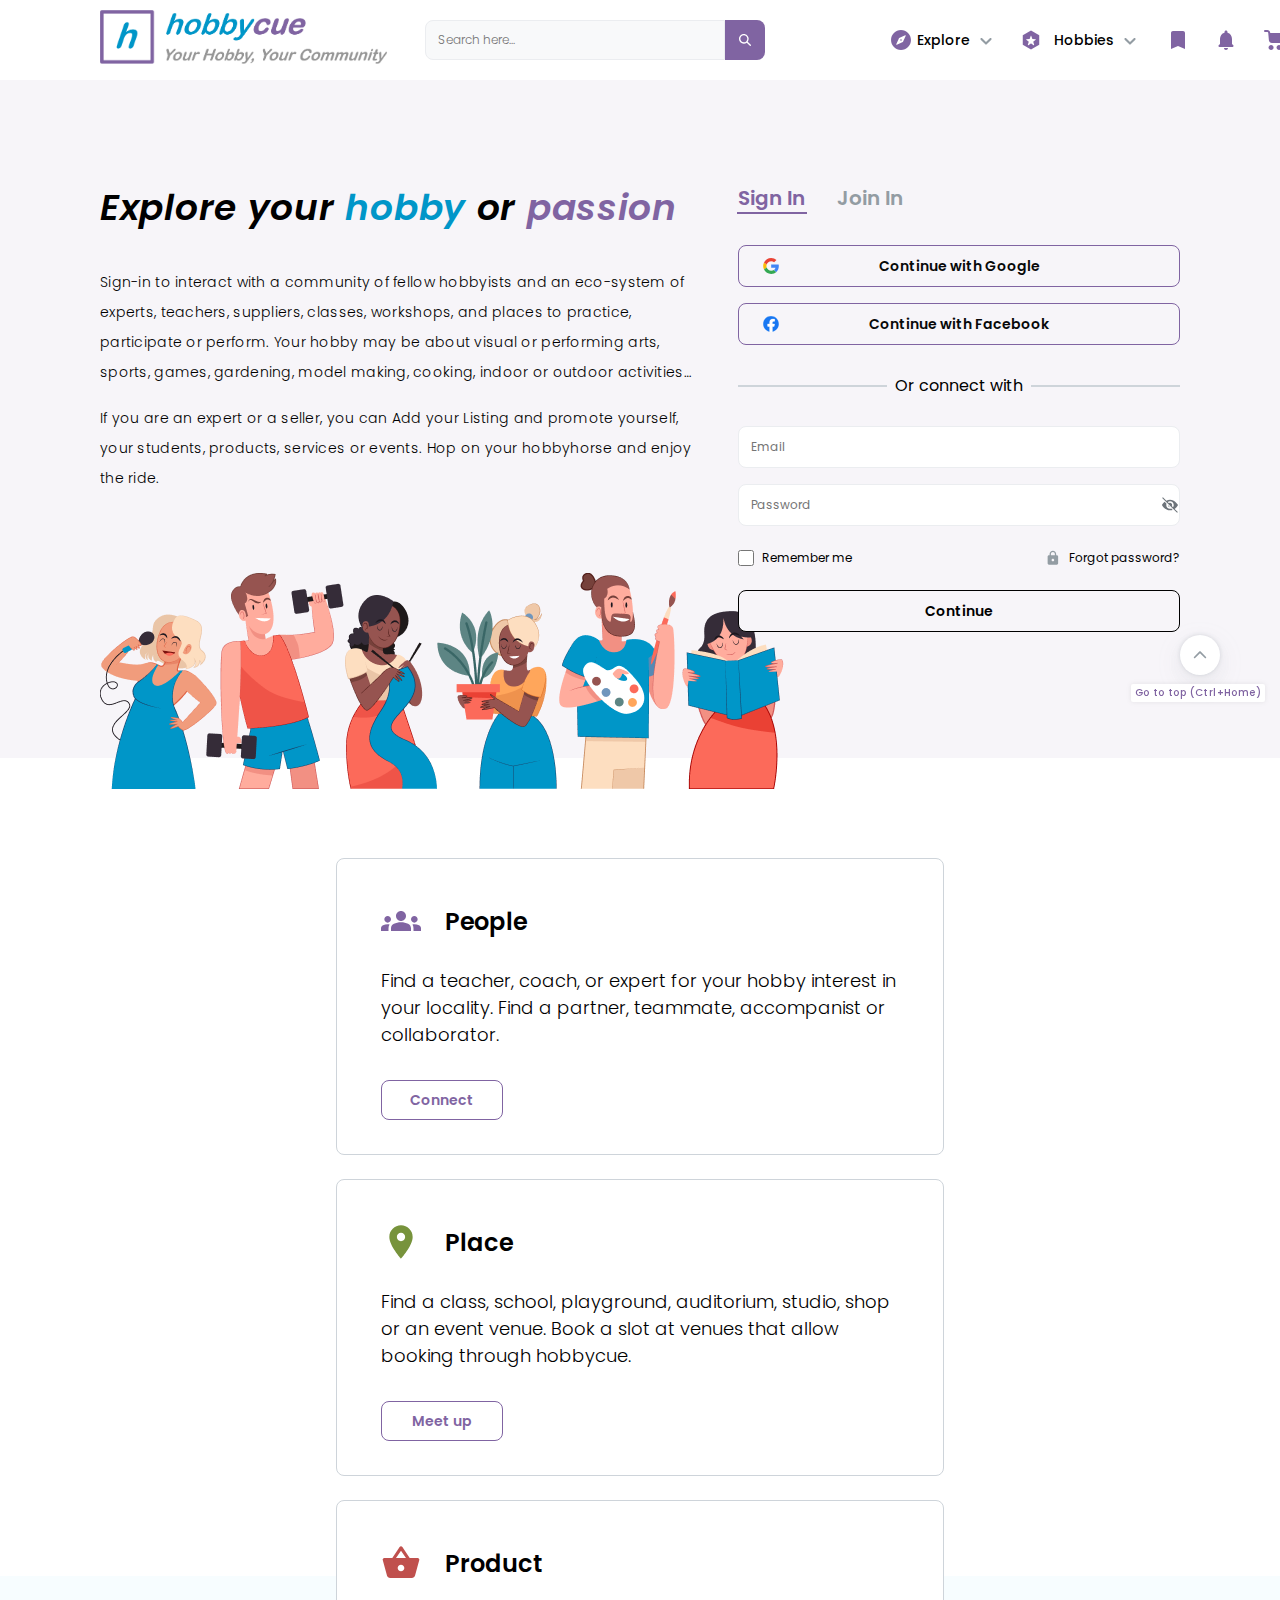
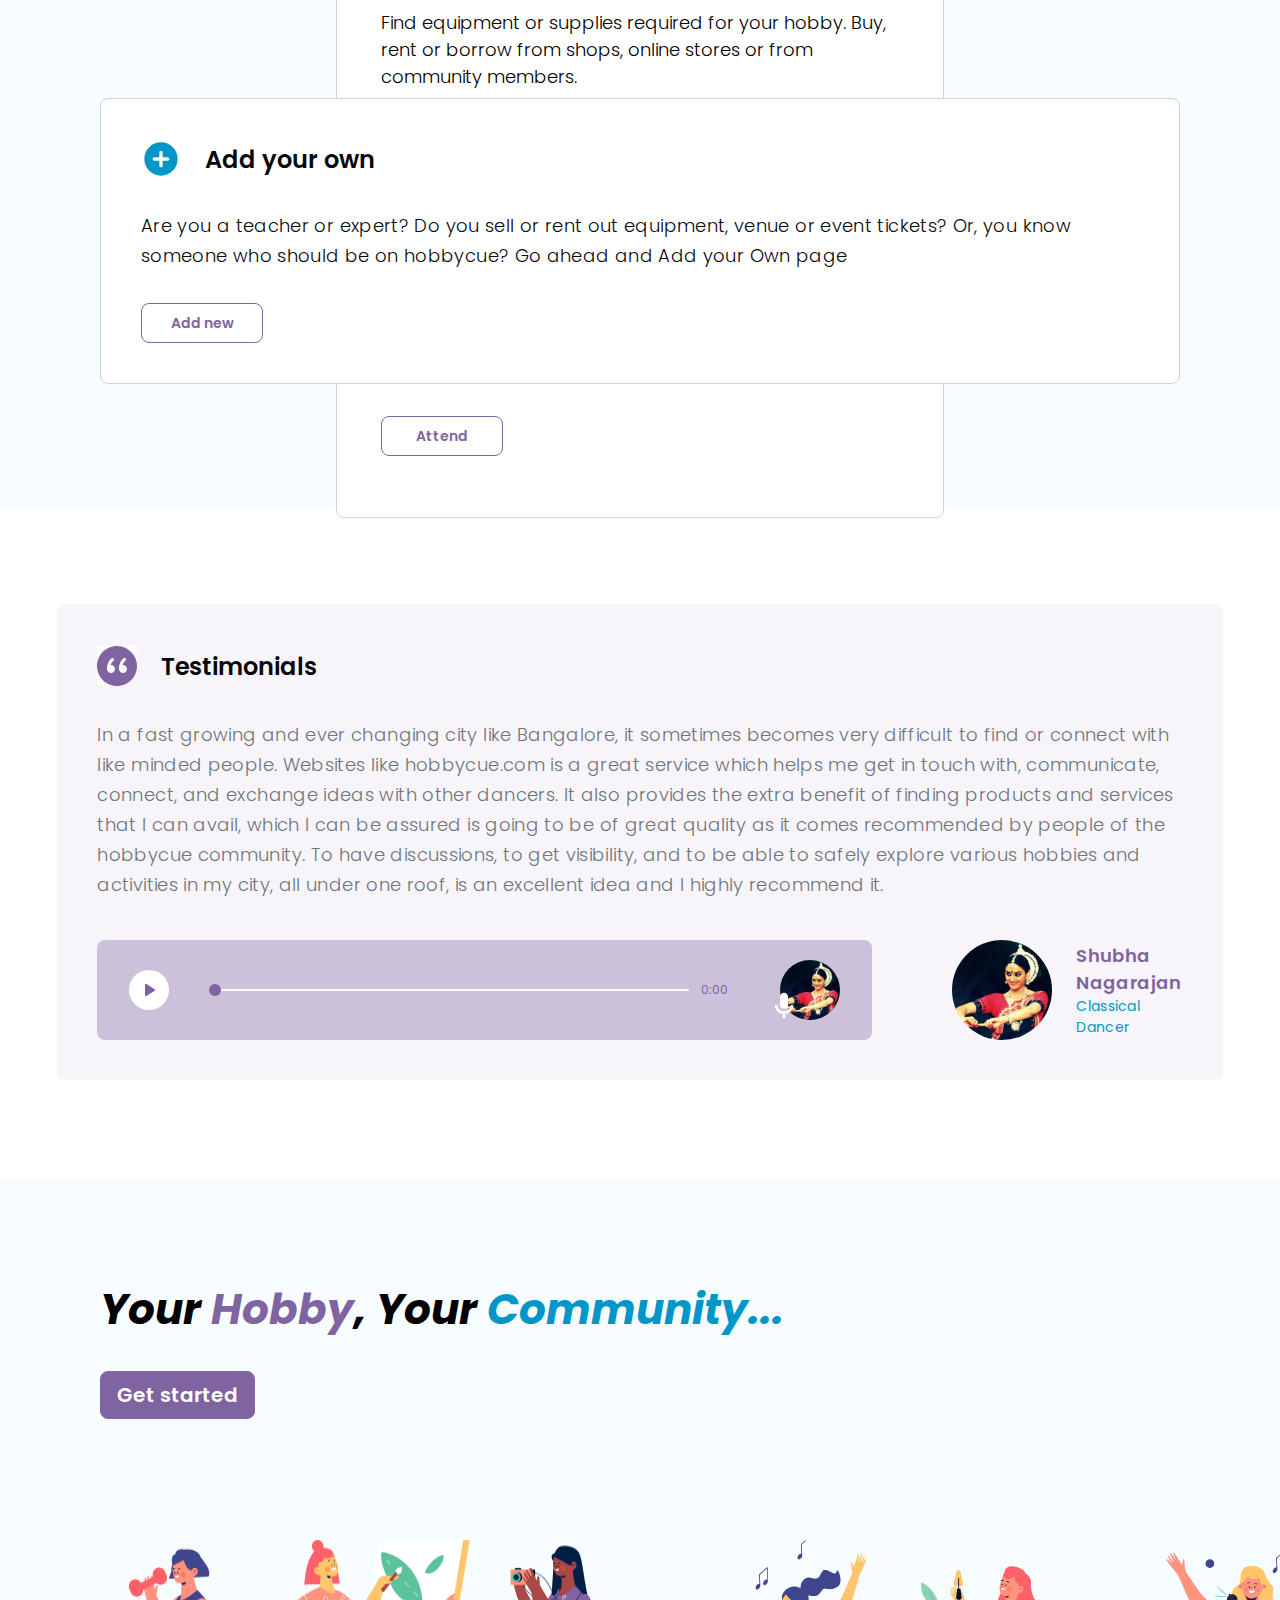
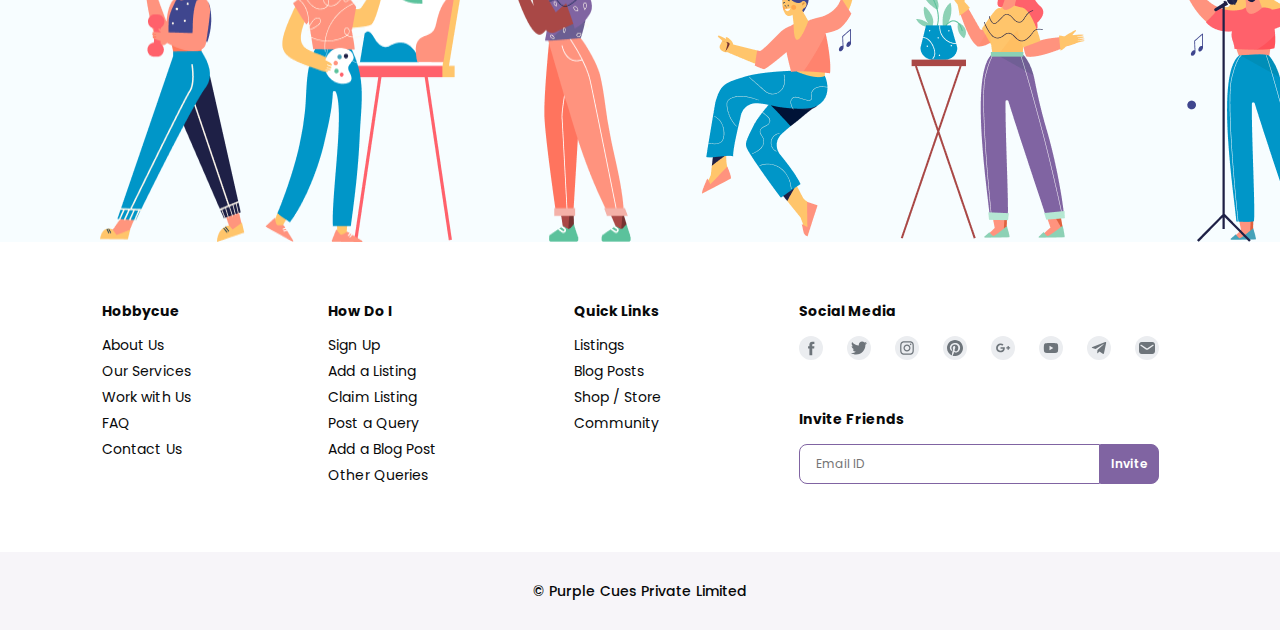
==== index.html @ b62f64a8 "Add files via upload" ====
<!DOCTYPE html>
<html lang="en">
  <head>
    <meta charset="UTF-8" />
    <meta name="viewport" content="width=device-width, initial-scale=1.0" />
    <title>ATG World</title>
    <link rel="stylesheet" href="style.css" />
  </head>
  <body>
    <header>
      <nav class="desktop-nav">
        <div class="logo">
          <img class="logo-img" src="assets/logo.png" alt="" />
        </div>
        <div class="search-box">
          <input
            class="search"
            type="search"
            placeholder="Search here..."
            aria-label="Search"
          />
          <div class="search-icon">
            <img src="assets/icon-search.svg" alt="" />
          </div>
        </div>
        <div class="nav-links">
          <ul>
            <li>
              <img src="assets/Explore.svg" alt="" />
              <span>Explore</span>
              <img src="assets/expand-arrow.svg" alt="" />
            </li>
            <li>
              <svg
                xmlns="http://www.w3.org/2000/svg"
                width="18"
                height="20"
                viewBox="0 0 18 20"
                fill="none"
              >
                <path
                  d="M9 0.5L17.2272 5.25V14.75L9 19.5L0.772758 14.75V5.25L9 0.5Z"
                  fill="#8064A2"
                />
              </svg>
              <svg
                class="star"
                xmlns="http://www.w3.org/2000/svg"
                width="10"
                height="11"
                viewBox="0 0 10 11"
                fill="none"
              >
                <path
                  d="M4.62056 1.13723C4.74219 0.772694 5.25781 0.772694 5.37944 1.13723L6.28143 3.84062C6.33554 4.0028 6.48675 4.11266 6.65771 4.11401L9.50752 4.13645C9.8918 4.13948 10.0511 4.62987 9.74202 4.85819L7.44968 6.55142C7.31215 6.653 7.2544 6.83076 7.30595 6.99377L8.16524 9.71104C8.28111 10.0774 7.86396 10.3805 7.55129 10.1571L5.23256 8.50018C5.09345 8.40078 4.90655 8.40078 4.76744 8.50018L2.44871 10.1571C2.13604 10.3805 1.71889 10.0774 1.83476 9.71104L2.69405 6.99377C2.7456 6.83076 2.68785 6.653 2.55032 6.55142L0.257977 4.85819C-0.0511303 4.62987 0.108204 4.13948 0.492481 4.13645L3.34229 4.11401C3.51325 4.11266 3.66446 4.0028 3.71857 3.84062L4.62056 1.13723Z"
                  fill="white"
                />
              </svg>
              <span>Hobbies</span>
              <img src="assets/expand-arrow.svg" alt="" />
            </li>
            <li>
              <img src="assets/bookmark.svg" alt="" />
            </li>
            <li>
              <img src="assets/notification.svg" alt="" />
            </li>
            <li>
              <img src="assets/Product.svg" alt="" />
            </li>
            <li>
              <button class="signin-btn"><a href="/dashboard.html">Sign In</a></button>
            </li>
          </ul>
        </div>
      </nav>

      <!-- Mobile Nav -->
      <nav class="mobile-nav">
        <div class="logo">
          <img class="logo-img" src="assets/logo.png" alt="" />
        </div>
        <div class="nav-links">
          <ul>
            <li>
              <img src="assets/search-icon.svg" alt="" />
            </li>
            <li>
              <img src="assets/notification.svg" alt="" />
            </li>
            <li>
              <img src="assets/menu.svg" alt="" />
            </li>
          </ul>
        </div>
      </nav>
    </header>
    <main>
      <!-- Home -->
      <section id="home">
        <div class="home-left">
          <h1>
            Explore your <span class="hobby">hobby</span> or
            <span class="passion">passion</span>
          </h1>
          <p>
            Sign-in to interact with a community of fellow hobbyists and an
            eco-system of experts, teachers, suppliers, classes, workshops, and
            places to practice, participate or perform.
            <span class="hide-text"
              >Your hobby may be about visual or performing arts, sports, games,
              gardening, model making, cooking, indoor or outdoor
              activities…</span
            >
          </p>
          <p class="hide-text">
            If you are an expert or a seller, you can Add your Listing and
            promote yourself, your students, products, services or events. Hop
            on your hobbyhorse and enjoy the ride.
          </p>
          <div class="home-img hide">
            <img src="assets/home1.png" alt="" />
            <img src="assets/home2.png" alt="" />
          </div>
        </div>
        <div class="home-right">
          <div class="header">
            <span id="signin-color" onclick="SignIn()">Sign In</span>
            <span id="joinin-color" onclick="JoinIn()">Join In</span>
            <div id="active-line"></div>
          </div>
          <div class="hide">
            <div class="third-party-signin">
              <img src="assets/google.svg" alt="" />
              <span>Continue with Google</span>
            </div>
            <div class="third-party-signin">
              <img src="assets/facebook.svg" alt="" />
              <span>Continue with Facebook</span>
            </div>
            <div class="seperation">
              <div class="line"></div>
              <span>Or connect with</span>
              <div class="line"></div>
            </div>
          </div>

          <!-- Sign In -->
          <div class="form" id="signin">
            <form action="/" class="form-control">
              <div class="spacing">
                <input type="email" placeholder="Email" />
              </div>
              <div class="pass spacing">
                <input type="password" placeholder="Password" />
                <img src="assets/Password.svg" alt="" />
              </div>
              <div class="remember">
                <div class="rem-item">
                  <input type="checkbox" name="" id="" />
                  <p>Remember me</p>
                </div>
                <div class="rem-item">
                  <img src="assets/lock.svg" alt="" />
                  <p>Forgot password?</p>
                </div>
              </div>
              <button type="submit" class="form-btn">Continue</button>
            </form>
          </div>

          <!-- Join In -->
          <div class="form" id="joinin">
            <form action="/" class="form-control" id="form-control">
              <div class="spacing">
                <input type="email" placeholder="Email" />
              </div>
              <div class="pass">
                <input type="password" placeholder="Password" />
                <img src="assets/show_pass.svg" alt="" />
              </div>
              <div class="strength">
                <div class="bar">
                  <div class="strenth-bar"></div>
                  <div class="strenth-bar"></div>
                  <div class="strenth-bar"></div>
                </div>
                <div class="bar-text">
                  <p>Password strength</p>
                </div>
              </div>
              <div class="terms">
                <p>
                  By continuing, you agree to our
                  <span>Terms of Service</span> and <span>Privacy Policy</span>.
                </p>
              </div>
              <button type="submit" class="joinin-btn">
                Agree and Continue
              </button>
            </form>
          </div>

          <!-- Mobile View -->
          <div class="mobile-view">
            <div class="seperation">
              <div class="line"></div>
              <span>Or connect with</span>
              <div class="line"></div>
            </div>
            <div class="third-party-signin">
              <img src="assets/google.svg" alt="" />
              <span>Continue with Google</span>
            </div>
            <div class="third-party-signin">
              <img src="assets/facebook.svg" alt="" />
              <span>Continue with Facebook</span>
            </div>
          </div>      
        </div>
        <div class="mobile-view">
          <div class="home-img mobile-home-image">
            <img src="assets/home1.png" alt="" />
            <img src="assets/home2.png" alt="" />
          </div>
        </div>
      </section>
      <!-- Section 2 -->
      <section id="section2">
        <div class="card-container">
          <div class="card">
            <div class="title">
              <img src="assets/group.svg" alt="" />
              <p>People</p>
            </div>
            <div class="desc">
              <p>
                Find a teacher, coach, or expert for your hobby interest in your
                locality. Find a partner, teammate, accompanist or collaborator.
              </p>
            </div>
            <div class="card-btn">
              <button class="buttons">Connect</button>
            </div>
          </div>
          <div class="card">
            <div class="title">
              <img src="assets/place.svg" alt="" />
              <p>Place</p>
            </div>
            <div class="desc">
              <p>
                Find a class, school, playground, auditorium, studio, shop or an
                event venue. Book a slot at venues that allow booking through
                hobbycue.
              </p>
            </div>
            <div class="card-btn">
              <button class="buttons">Meet up</button>
            </div>
          </div>
          <div class="card">
            <div class="title">
              <img src="assets/shopping.svg" alt="" />
              <p>Product</p>
            </div>
            <div class="desc">
              <p>
                Find equipment or supplies required for your hobby. Buy, rent or
                borrow from shops, online stores or from community members.
              </p>
            </div>
            <div class="card-btn">
              <button class="buttons">Get it</button>
            </div>
          </div>
          <div class="card">
            <div class="title">
              <img src="assets/event.svg" alt="" />
              <p>Event</p>
            </div>
            <div class="desc">
              <p>
                Find events, meetups and workshops related to your hobby.
                Register or buy tickets online.
              </p>
            </div>
            <div class="card-btn">
              <button class="buttons">Attend</button>
            </div>
          </div>
        </div>
      </section>
      <!-- Section 3 -->
      <section id="section3">
        <div class="add">
          <div class="title">
            <img src="assets/add.svg" alt="" />
            <p>Add your own</p>
          </div>
          <div class="add-desc">
            <p>
              Are you a teacher or expert? Do you sell or rent out equipment,
              venue or event tickets? Or, you know someone who should be on
              hobbycue? Go ahead and Add your Own page
            </p>
          </div>
          <div class="add-btn">
            <button class="buttons">Add new</button>
          </div>
        </div>
      </section>
      <!-- Section 4 -->
      <section id="section4">
        <div class="testimonials">
          <div class="test-title">
            <img src="assets/quote.svg" alt="" />
            <p>Testimonials</p>
          </div>
          <div class="test-desc">
            <p>
              In a fast growing and ever changing city like Bangalore, it
              sometimes becomes very difficult to find or connect with like
              minded people. Websites like hobbycue.com is a great service which
              helps me get in touch with, communicate, connect, and exchange
              ideas with other dancers. It also provides the extra benefit of
              finding products and services that I can avail, which I can be
              assured is going to be of great quality as it comes recommended by
              people of the hobbycue community. To have discussions, to get
              visibility, and to be able to safely explore various hobbies and
              activities in my city, all under one roof, is an excellent idea
              and I highly recommend it.
            </p>
          </div>
          <div class="play">
            <div class="player">
              <div class="play-btn">
                <img src="assets/play.svg" alt="" />
              </div>
              <div class="slider">
                <div class="cursor"></div>
                <div class="slide"></div>
              </div>
              <div class="timestamp">
                <p>0:00</p>
              </div>
              <div class="user">
                <img class="mic" src="assets/mic.svg" alt="" />
                <img class="person" src="assets/person.png" alt="" />
              </div>
            </div>
            <div class="user-card">
              <img src="assets/person.png" class="person-card" alt="" />
              <div class="user-detail">
                <h2>Shubha Nagarajan</h2>
                <p>Classical Dancer</p>
              </div>
            </div>
          </div>
        </div>
      </section>
      <!-- Section 5 -->
      <section id="section5">
        <div class="title-5">
          <h3>
            Your <span class="passion">Hobby</span>, Your
            <span class="hobby">Community...</span>
          </h3>
        </div>
        <button class="btn-5">Get started</button>
        <div class="scroll-up-btn" id="scrollUpBtn">
          <img src="assets/arrow-up.svg" alt="Scroll Up" />
        </div>
        <div class="scroll-caption">
          <p>Go to top (Ctrl+Home)</p>
        </div>
        <div class="foot-image">
          <img src="assets/foot1.png" alt="" />
          <img src="assets/foot2.png" alt="" />
        </div>
      </section>
    </main>
    <footer id="footer">
      <div class="foot-links">
        <div class="links">
          <div class="foot-title">
            <p class="link-title">Hobbycue</p>
            <img src="assets/arrow-up.svg" alt="" />
          </div>
          <ul>
            <li>About Us</li>
            <li>Our Services</li>
            <li>Work with Us</li>
            <li>FAQ</li>
            <li>Contact Us</li>
          </ul>
        </div>
        <div class="links">
          <div class="foot-title">
            <p class="link-title">How Do I</p>
            <img src="assets/arrow-up.svg" alt="" />
          </div>
          <ul>
            <li>Sign Up</li>
            <li>Add a Listing</li>
            <li>Claim Listing</li>
            <li>Post a Query</li>
            <li>Add a Blog Post</li>
            <li>Other Queries</li>
          </ul>
        </div>
        <div class="links">
          <div class="foot-title">
            <p class="link-title">Quick Links</p>
            <img src="assets/arrow-up.svg" alt="" />
          </div>
          <ul>
            <li>Listings</li>
            <li>Blog Posts</li>
            <li>Shop / Store</li>
            <li>Community</li>
          </ul>
        </div>
        <div class="links">
          <p class="link-title">Social Media</p>
          <div class="social-icon">
            <div class="circle">
              <img src="assets/facebook-icon.svg" alt="" />
            </div>
            <div class="circle">
              <img src="assets/twitter.svg" alt="" />
            </div>
            <div class="circle">
              <img src="assets/instagram.svg" alt="" />
            </div>
            <div class="circle">
              <img src="assets/pintrest.svg" alt="" />
            </div>
            <div class="circle">
              <img src="assets/googleplus.svg" alt="" />
            </div>
            <div class="circle">
              <img src="assets/youtube.svg" alt="" />
            </div>
            <div class="circle">
              <img src="assets/telegram.svg" alt="" />
            </div>
            <div class="circle">
              <img src="assets/email.svg" alt="" />
            </div>
          </div>
          <p class="link-title invite">Invite Friends</p>
          <div class="invite-form">
            <input class="invite-input" type="email" placeholder="Email ID" />
            <button class="invite-btn">Invite</button>
          </div>
        </div>
      </div>
      <div class="copyright">
        <p>© Purple Cues Private Limited</p>
      </div>
    </footer>
    <script src="script.js"></script>
  </body>
</html>
---- style.css ----
@import url("https://fonts.googleapis.com/css2?family=Mulish:ital,wght@0,200;0,300;0,400;0,500;0,600;0,700;0,800;0,900;0,1000;1,200;1,300;1,400;1,500;1,600;1,700;1,800;1,900;1,1000&family=Poppins:ital,wght@0,100;0,200;0,300;0,400;0,500;0,600;0,700;1,100;1,200;1,300;1,400;1,500;1,600;1,700&display=swap");

* {
  margin: 0;
  padding: 0;
  box-sizing: border-box;
  font-family: Poppins;
}

/* Navbar */
.desktop-nav {
  width: 100%;
  height: 80px;
  background: #fff;
  box-shadow: 0px 2px 12px 0px rgba(0, 0, 0, 0.08);
  display: flex;
  align-items: center;
}

.mobile-nav {
  display: none;
}

.star {
  position: relative;
  right: 14px;
}

.logo-img {
  width: 18.32863rem;
  height: 3.75rem;
  flex-shrink: 0;
  margin-left: 97px;
}

.search-box {
  display: flex;
  margin-left: 34.74px;
}

.search-box .search {
  width: 300px;
  height: 40px;
  color: #939ca3;
  font-family: Poppins;
  font-size: 0.75rem;
  font-style: normal;
  font-weight: 300;
  line-height: 1rem;
  border-radius: 8px 0 0 8px;
  border: 1px solid #ebedf0;
  background: #f8f9fa;
  outline: none;
  padding-left: 12px;
}

.search-box .search-icon {
  width: 40px;
  height: 40px;
  background: #8064a2;
  border-radius: 0 8px 8px 0;
  display: flex;
  justify-content: center;
  align-items: center;
  cursor: pointer;
}

.nav-links {
  width: 525px;
  margin-left: 100px;
  display: flex;
}

.nav-links ul {
  list-style: none;
  display: flex;
}

.nav-links ul li {
  display: flex;
  align-items: center;
  justify-content: center;
  color: #000;
  font-family: Poppins;
  font-size: 0.875rem;
  font-style: normal;
  font-weight: 500;
  line-height: 1.375rem;
  cursor: pointer;
  margin-left: 24px;
}

.nav-links ul li span {
  margin: 0 4px 0 4px;
}

.signin-btn {
  width: 112px;
  height: 40px;
  border-radius: 8px;
  border: 1px solid #8064a2;
  color: #8064a2;
  background-color: #ffffff;
  font-family: Poppins;
  font-size: 0.875rem;
  font-style: normal;
  font-weight: 600;
  line-height: 1rem;
  cursor: pointer;
}

.signin-btn a{
  text-decoration: none;
}

/* Home Section */
#home {
  width: 100%;
  height: 678px;
  background-color: #f7f5f9;
  display: flex;
}

.home-left {
  width: 55%;
  padding: 100px 0 0 100px;
}

.home-left h1 {
  color: #000;
  font-size: 2.25rem;
  font-style: italic;
  font-weight: 600;
  line-height: normal;
  letter-spacing: 0.045rem;
  padding-bottom: 16px;
}

.hobby {
  color: #0096c8;
}

.passion {
  color: #8064a2;
}

.home-left p {
  color: #000;
  font-size: 0.875rem;
  font-style: normal;
  font-weight: 300;
  line-height: 1.875rem;
  letter-spacing: 0.0175rem;
  margin-top: 16px;
}

.home-img {
  margin-top: 80px;
  display: flex;
}

.home-right {
  margin: 103px 100px 0 auto;
}

.mobile-view {
  display: none;
}

.home-right .header {
  display: flex;
  gap: 32px;
  font-size: 1.25rem;
  font-style: normal;
  font-weight: 600;
  line-height: normal;
  padding-bottom: 16px;
  cursor: pointer;
  color: #939ca3;
}

#signin-color {
  color: #8064a2;
}

#active-line {
  width: 70px;
  height: 2px;
  background: #8064a2;
  position: relative;
  top: 29px;
  left: -198px;
  transition: 0.5s;
}

#joinin {
  display: none;
}

.third-party-signin {
  display: flex;
  padding: 12px 128px 12px 24px;
  gap: 88px;
  border-radius: 8px;
  border: 1px solid #8064a2;
  background: #f7f5f9;
  margin-top: 16px;
}

.third-party-signin span {
  color: #08090a;
  font-size: 0.875rem;
  font-style: normal;
  font-weight: 600;
  line-height: 1rem; /* 114.286% */
  text-align: center;
  width: 100%;
}

.seperation {
  display: flex;
  flex-direction: row;
  align-items: center;
  padding: 28px 0 28px 0;
}

.line {
  background: #ced4da;
  width: 149px;
  height: 2px;
}

.seperation span {
  padding: 0 8px 0 8px;
}

.form-control input {
  width: 100%;
  outline: none;
  border-radius: 8px;
  border: 1px solid #ebedf0;
  background: #fff;
  padding: 12px;
  color: #939ca3;
  font-size: 0.75rem;
  font-style: normal;
  font-weight: 400;
  line-height: 1rem;
}

.bar {
  display: flex;
  gap: 2px;
}

.strength {
  display: flex;
  align-items: center;
  justify-content: space-between;
  padding-top: 4px;
}

.strenth-bar {
  width: 60px;
  height: 4px;
  border-radius: 2px;
  background: #fff;
}

.bar-text p {
  color: #939ca3;
  font-size: 0.625rem;
  font-style: normal;
  font-weight: 600;
  line-height: 1rem; /* 160% */
}

.terms {
  color: #6d747a;
  font-size: 0.75rem;
  font-style: normal;
  font-weight: 400;
  line-height: normal;
  padding: 12px 4px;
}

.terms span {
  color: #08090a;
}

.joinin-btn {
  width: 100%;
  border-radius: 8px;
  background: #8064a2;
  display: flex;
  padding: 12px 133.5px;
  justify-content: center;
  align-items: center;
  cursor: pointer;
  border: 1px solid #8064a2;
  color: #fff;
  font-size: 0.875rem;
  font-style: normal;
  font-weight: 600;
  line-height: 1rem; /* 114.286% */
}

.pass {
  display: flex;
  align-items: center;
}

.pass img {
  position: absolute;
  right: 8%;
}

.spacing {
  margin-bottom: 16px;
}

.remember {
  display: flex;
  justify-content: space-between;
  padding: 8px 0 24px 0;
}

.remember p {
  color: #000;
  font-size: 0.75rem;
  font-style: normal;
  font-weight: 400;
  line-height: 1rem; /* 133.333% */
}

.rem-item {
  display: flex;
  flex-direction: row;
  gap: 8px;
}

.rem-item input {
  width: 16px;
  height: 16px;
}

.form-btn {
  width: 100%;
  display: flex;
  padding: 12px 17px;
  justify-content: center;
  align-items: center;
  border-radius: 8px;
  border: 1px solid #000;
  cursor: pointer;
  color: #000;
  font-size: 0.875rem;
  font-style: normal;
  font-weight: 600;
  line-height: 1rem; /* 114.286% */
  background-color: #f7f5f9;
}

/* Section 2 */
#section2 {
  background: #fff;
  width: 100%;
  height: 818px;
}

.card-container {
  display: flex;
  padding: 100px;
  flex-wrap: wrap;
  justify-content: center;
  gap: 24px;
}

.card {
  width: 608px;
  height: 297px;
  border-radius: 8px;
  border: 1px solid #ced4da;
  background: #fff;
  padding: 42px 44px 40px 44px;
  overflow: hidden;
}

.card .title {
  display: flex;
  flex-direction: row;
  gap: 24px;
  align-items: center;
}

.card .title p {
  color: #000;
  font-size: 1.5rem;
  font-style: normal;
  font-weight: 600;
  line-height: normal;
}

.card .desc {
  padding-top: 26px;
}

.card .desc p {
  color: #000;
  font-size: 1.125rem;
  font-style: normal;
  font-weight: 300;
  line-height: normal;
}

.card .card-btn {
  padding-top: 32px;
}

.buttons {
  display: inline-flex;
  height: 40px;
  width: 122px;
  justify-content: center;
  align-items: center;
  border-radius: 8px;
  border: 1px solid #8064a2;
  background: #fff;
  cursor: pointer;
  color: #8064a2;
  font-size: 0.875rem;
  font-style: normal;
  font-weight: 600;
  line-height: 1rem;
}

/* Section 3 */
#section3 {
  display: flex;
  width: 100%;
  height: 530px;
  padding: 100px;
  justify-content: center;
  align-items: center;
  flex-shrink: 0;
  background: #f7fdff;
}

.add {
  display: flex;
  width: 100%;
  /* height: 484px; */
  padding: 40px;
  flex-shrink: 0;
  flex-direction: column;
  border-radius: 8px;
  border: 1px solid #ced4da;
  background: #fff;
  gap: 32px;
}

.add .title {
  display: flex;
  flex-direction: row;
  align-items: center;
  gap: 24px;
}

.add .title img {
  width: 40px;
  height: 40px;
}

.add .title p {
  color: #08090a;
  font-size: 1.5rem;
  font-style: normal;
  font-weight: 600;
  line-height: normal;
}

.add-desc p {
  color: #08090a;
  font-size: 1.125rem;
  font-style: normal;
  font-weight: 300;
  line-height: 1.875rem; /* 166.667% */
  letter-spacing: 0.0225rem;
}

/* Section 4 */
#section4 {
  background: #fff;
  display: flex;
  width: 100%;
  height: 672px;
  padding: 100px;
  justify-content: center;
  align-items: center;
  flex-shrink: 0;
  padding: 100px;
}

.testimonials {
  border-radius: 8px;
  background: #f7f5f9;
  padding: 42px 40px 40px 40px;
}

.test-title {
  display: flex;
  align-items: center;
  gap: 24px;
  padding-bottom: 34px;
}

.test-title img {
  width: 40px;
  height: 40px;
}

.test-title p {
  color: #08090a;
  font-size: 1.5rem;
  font-style: normal;
  font-weight: 600;
  line-height: normal;
}

.test-desc p {
  color: #6d747a;
  font-size: 1.125rem;
  font-style: normal;
  font-weight: 300;
  line-height: 1.875rem; /* 166.667% */
  letter-spacing: 0.0225rem;
}

.play {
  padding-top: 40px;
  display: flex;
  gap: 80px;
}

.play .player {
  border-radius: 8px;
  background: #ccc1da;
  width: 776px;
  height: 100px;
  display: flex;
  align-items: center;
  padding: 0 32px 0 32px;
}

.play-btn {
  width: 40px;
  height: 40px;
  background: #fff;
  border-radius: 50%;
  display: flex;
  align-items: center;
  justify-content: center;
}

.play-btn img {
  width: 24px;
  height: 24px;
}

.slider {
  display: flex;
  align-items: center;
  margin-left: 40px;
}

.slider .cursor {
  width: 12px;
  height: 12px;
  border-radius: 50%;
  background: #8064a2;
}

.slider .slide {
  border-radius: 2px;
  width: 468px;
  height: 2px;
  background: #fff;
}

.player .timestamp {
  margin-left: 12px;
  color: #8064a2;
  font-size: 0.75rem;
  font-style: normal;
  font-weight: 400;
  line-height: 1rem; /* 133.333% */
}

.user {
  display: flex;
  text-align: center;
  justify-content: flex-start;
}
.user .person {
  width: 60px;
  height: 60px;
  border-radius: 50%;
  margin-left: 20px;
}

.user .mic {
  position: relative;
  top: 16px;
  left: 40px;
  z-index: 200;
}

.person-card {
  width: 100px;
  height: 100px;
  border-radius: 50%;
}

.user-card {
  display: flex;
  gap: 24px;
}

.user-detail {
  display: flex;
  flex-direction: column;
  justify-content: center;
}

.user-detail h2 {
  color: #8064a2;
  font-size: 1.125rem;
  font-style: normal;
  font-weight: 600;
  line-height: normal;
  letter-spacing: 0.0225rem;
}

.user-detail p {
  color: #0096c8;
  font-size: 0.875rem;
  font-style: normal;
  font-weight: 400;
  line-height: normal;
  letter-spacing: 0.0175rem;
}

/* Section 5 */
#section5 {
  width: 100%;
  background: #f7fdff;
  padding: 100px 0 0 100px;
}

.title-5 {
  color: #000;
  font-size: 2.25rem;
  font-style: italic;
  font-weight: 500;
  line-height: normal;
}

.btn-5 {
  border-radius: 8px;
  background: #8064a2;
  display: inline-flex;
  border: 1px solid #8064a2;
  padding: 8px 16px;
  justify-content: center;
  align-items: center;
  color: #fff;
  font-size: 1.25rem;
  font-style: normal;
  font-weight: 600;
  line-height: normal;
  cursor: pointer;
  margin-top: 30px;
}

.scroll-up-btn {
  position: fixed;
  width: 40px;
  height: 40px;
  filter: drop-shadow(0px 8px 12px rgba(147, 156, 163, 0.12))
    drop-shadow(0px 0px 2px rgba(147, 156, 163, 0.36));
  bottom: 25%;
  right: 60px;
  background-color: #fff;
  padding: 10px;
  border-radius: 50%;
  cursor: pointer;
  display: flex;
  justify-content: center;
  align-items: center;
}

.scroll-caption {
  position: fixed;
  bottom: 22%;
  right: 15px;
  border-radius: 2px;
  background: #fff;
  box-shadow: 0px 0px 5px 0px rgba(120, 120, 120, 0.14);
  display: inline-flex;
  padding: 3px 4px;
  justify-content: center;
  align-items: center;
  gap: 10px;
}

.scroll-caption p {
  color: #8064a2;
  font-size: 0.625rem;
  font-style: normal;
  font-weight: 500;
  line-height: 0.75rem; /* 120% */
  letter-spacing: 0.025rem;
}

.foot-image {
  margin-top: 121px;
  display: flex;
  gap: 71px;
}

/* Footer */
#footer {
  width: 100%;
  height: 380px;
  background: #fff;
}

.foot-links {
  display: flex;
  justify-content: space-between;
  padding-top: 60px;
  padding-left: 102px;
  padding-right: 121px;
}

.links ul li {
  list-style: none;
  color: #08090a;
  font-size: 0.875rem;
  font-style: normal;
  font-weight: 400;
  line-height: 1.125rem; /* 128.571% */
  letter-spacing: 0.00438rem;
  margin-bottom: 8px;
}

.link-title {
  color: #08090a;
  font-size: 0.875rem;
  font-style: normal;
  font-weight: 700;
  line-height: 1.125rem; /* 128.571% */
  letter-spacing: 0.00438rem;
  padding-bottom: 16px;
}

.social-icon {
  display: flex;
  gap: 24px;
}

.circle {
  width: 24px;
  height: 24px;
  background: #ebedf0;
  border-radius: 50%;
  display: flex;
  justify-content: center;
  align-items: center;
}

.invite {
  padding: 50px 0 16px 0;
}

.invite-form {
  display: flex;
}

.invite-input {
  height: 40px;
  width: 301px;
  border-radius: 8px 0 0 8px;
  border: 1px solid #8064a2;
  background: #fff;
  outline: none;
  color: #939ca3;
  font-size: 0.75rem;
  font-style: normal;
  font-weight: 400;
  line-height: 1rem; /* 133.333% */
  padding-left: 16px;
}

.invite-btn {
  width: 59px;
  height: 40px;
  border-radius: 0px 8px 8px 0px;
  background: #8064a2;
  border: 1px solid #8064a2;
  color: #fff;
  font-size: 0.75rem;
  font-style: normal;
  font-weight: 600;
  line-height: 1rem; /* 133.333% */
  letter-spacing: 0.00375rem;
}

.copyright {
  margin-top: 60px;
  width: 100%;
  height: 78px;
  background: #f7f5f9;
  display: flex;
  align-items: center;
  justify-content: center;
}

.copyright p {
  color: #08090a;
  font-size: 0.875rem;
  font-style: normal;
  font-weight: 500;
  line-height: 1.125rem; /* 128.571% */
  letter-spacing: 0.00438rem;
}

.foot-title img {
  display: none;
}

/* Responsive Design */
@media screen and (max-width: 475px) {
  /* Navbar */
  .desktop-nav {
    display: none;
  }

  .mobile-nav {
    display: flex;
    align-items: center;
    height: 48px;
  }

  .logo .logo-img {
    width: 156.404px;
    height: 32px;
    margin-left: 22px;
  }

  .mobile-nav .nav-links {
    width: fit-content;
    margin-left: 53.6px;
  }

  .mobile-nav .nav-links ul li {
    margin-left: 16px;
  }

  /* Footer */
  #footer {
    height: 796px;
  }

  .foot-links {
    display: flex;
    flex-direction: column;
    justify-content: space-between;
    padding-top: 25px;
    padding-left: 24px;
    padding-right: 24px;
  }

  .links ul li {
    list-style: none;
    margin-bottom: 8px;
    color: #6d747a;
    font-size: 0.5625rem;
    letter-spacing: 0.00281rem;
  }

  .link-title {
    color: #08090a;
    padding-bottom: 12px;
    font-size: 0.75rem;
    letter-spacing: 0.00375rem;
  }

  .foot-title {
    display: flex;
    align-items: center;
    justify-content: space-between;
  }

  .foot-title img {
    display: block;
  }

  .links {
    padding-bottom: 32px;
  }

  .copyright {
    margin-top: 32px;
    height: 40px;
  }

  .copyright p {
    letter-spacing: 0.00375rem;
  }

  /* Home Section */
  #home {
    flex-direction: column;
    height: fit-content;
    padding: 32px 24px 0 24px;
  }

  .home-left {
    width: 100%;
    padding: 0;
  }

  .home-left h1 {
    font-size: 1.125rem;
    letter-spacing: 0.0225rem;
  }

  .hide-text {
    display: none;
  }

  .home-left p {
    font-size: 0.75rem;
    line-height: 1.375rem; /* 183.333% */
    letter-spacing: 0.015rem;
    margin-top: 0;
  }

  .mobile-home-image {
    margin-top: 48px;
  }

  .home-img img {
    width: 150.909px;
    height: 96.737px;
  }

  .home-right {
    margin: 48px 0 0 0;
  }

  .home-right .header {
    justify-content: center !important;
    /* gap: 40px; */
  }

  .hide {
    display: none;
  }

  .mobile-view {
    display: contents;
  }

  .form-control input {
    height: 32px;
  }

  .remember img {
    width: 16px;
    height: 16px;
  }

  .rem-item input {
    height: 16px;
  }

  .form-btn {
    height: 32px;
    background: #8064a2;
    color: #fff;
    font-size: 0.75rem;
    border: 1px solid #808080;
  }

  .line {
    width: 100px;
  }

  .seperation span {
    padding: 0 8px 0 8px;
    color: #000;
    font-size: 0.75rem;
    font-style: normal;
    font-weight: 600;
    line-height: 1rem; /* 133.333% */
  }

  .third-party-signin span {
    font-size: 0.75rem;
  }

  .third-party-signin {
    height: 32px;
    padding: 8px 88px 8px 16px;
    gap: 58px;
  }

  .third-party-signin img {
    height: 16px;
    width: 16px;
  }

  /* Section 5 */
  #section5 {
    padding: 48px 0 0 24px;
  }

  .title-5 {
    font-size: 1.125rem;
  }

  .btn-5 {
    height: 28px;
    padding: 4px 12px;
    color: #fff;
    font-size: 0.875rem;
    font-style: normal;
    font-weight: 600;
    line-height: 1.25rem; /* 142.857% */
  }

  .foot-image{
    margin-top: 53.28px;
    gap: 17.87px;
  }

  .foot-image img {
    width: 133.629px;
    height: 70.464px;
  }
}
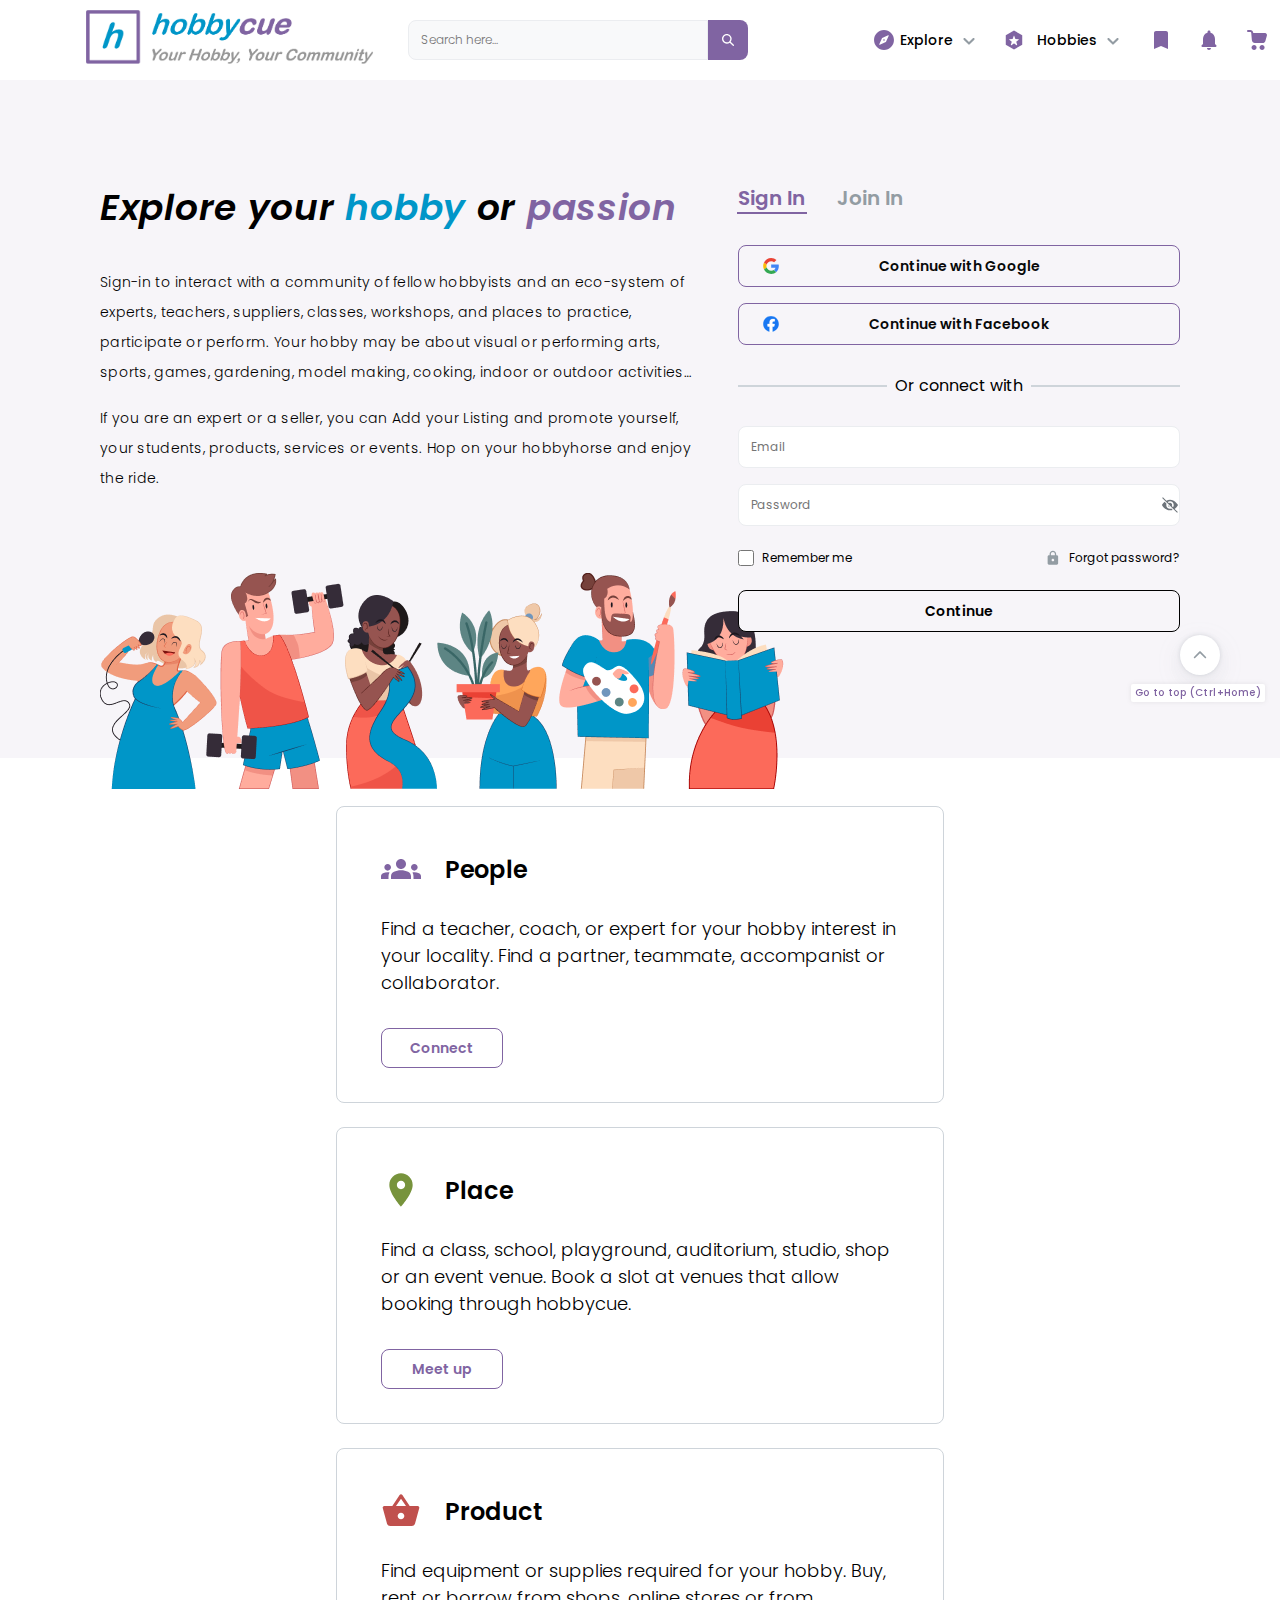
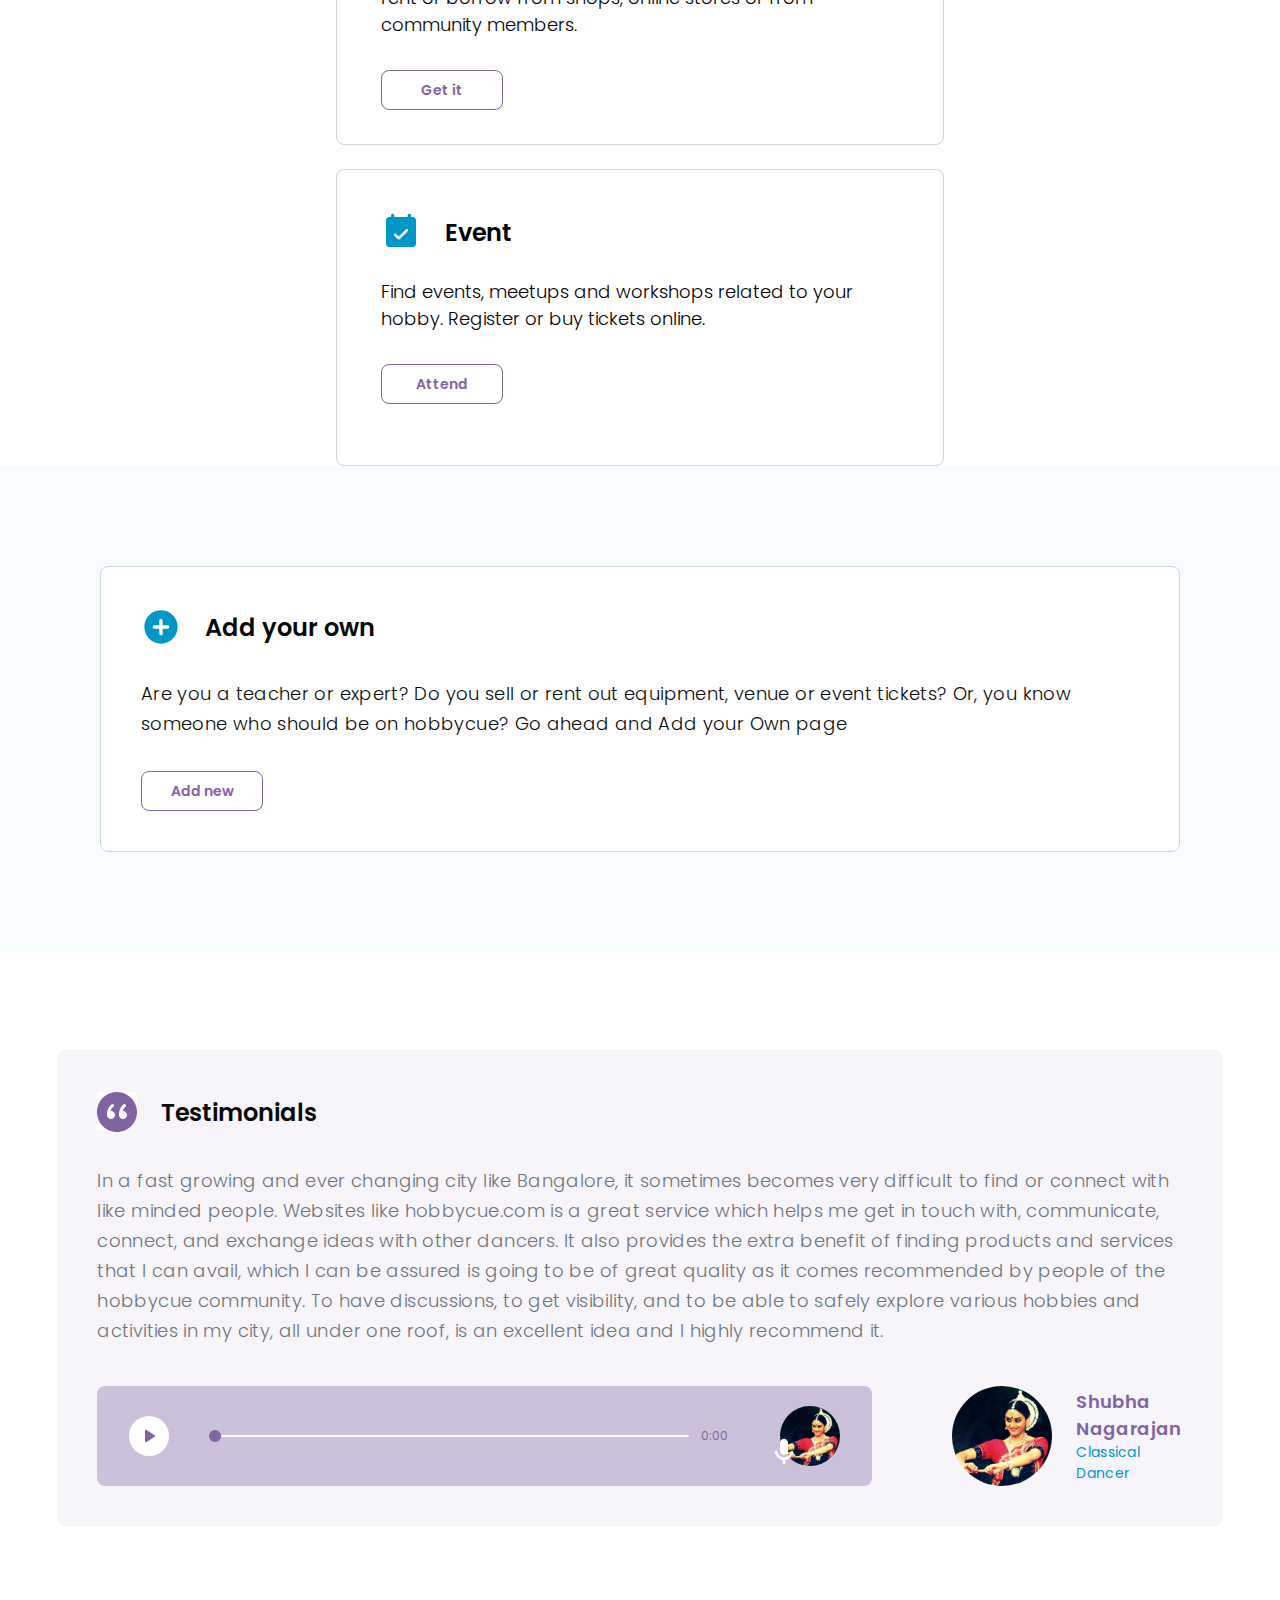
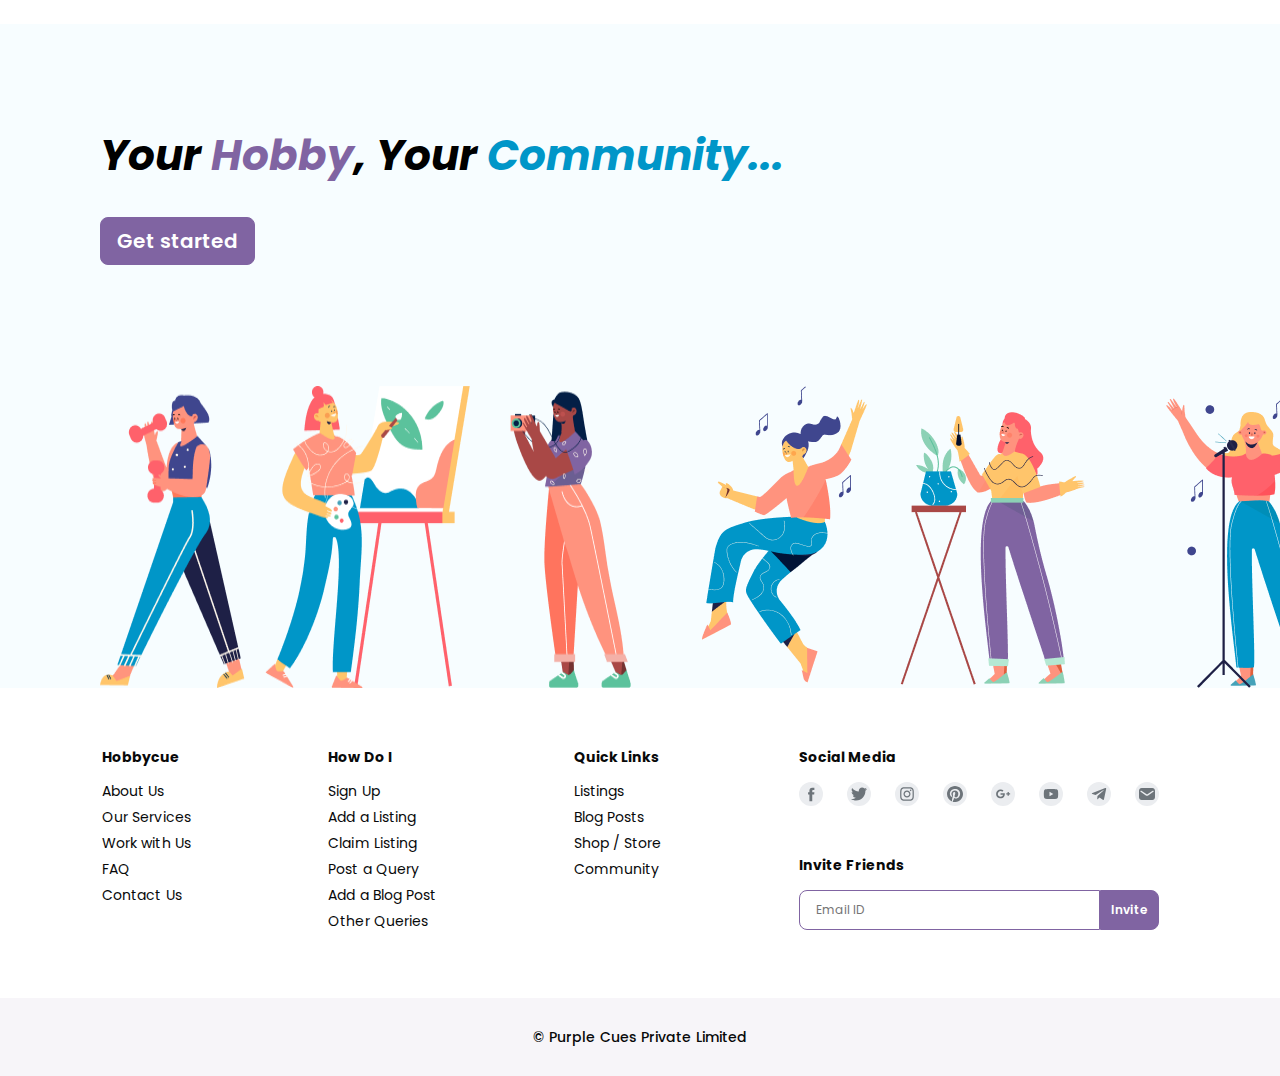
==== commit cd2fdb91: "Responsive Design" ====
--- a/index.html
+++ b/index.html
@@ -147,7 +147,7 @@
 
           <!-- Sign In -->
           <div class="form" id="signin">
-            <form action="/" class="form-control">
+            <form action="/dashboard.html" class="form-control">
               <div class="spacing">
                 <input type="email" placeholder="Email" />
               </div>
@@ -165,7 +165,7 @@
                   <p>Forgot password?</p>
                 </div>
               </div>
-              <button type="submit" class="form-btn">Continue</button>
+              <button class="form-btn">Continue</button>
             </form>
           </div>
 
--- a/style.css
+++ b/style.css
@@ -9,12 +9,13 @@
 
 /* Navbar */
 .desktop-nav {
-  width: 100%;
+  width: 100vw;
   height: 80px;
   background: #fff;
   box-shadow: 0px 2px 12px 0px rgba(0, 0, 0, 0.08);
   display: flex;
   align-items: center;
+  padding: 0 6.5vw;
 }
 
 .mobile-nav {
@@ -27,15 +28,14 @@
 }
 
 .logo-img {
-  width: 18.32863rem;
-  height: 3.75rem;
+  width: 293.258px;
+  height: 60px;
   flex-shrink: 0;
-  margin-left: 97px;
 }
 
 .search-box {
   display: flex;
-  margin-left: 34.74px;
+  margin-left: 2.5vw;
 }
 
 .search-box .search {
@@ -109,7 +109,7 @@
   cursor: pointer;
 }
 
-.signin-btn a{
+.signin-btn a {
   text-decoration: none;
 }
 
@@ -365,12 +365,11 @@
 #section2 {
   background: #fff;
   width: 100%;
-  height: 818px;
 }
 
 .card-container {
   display: flex;
-  padding: 100px;
+  padding: 48px 24px 0 24px;
   flex-wrap: wrap;
   justify-content: center;
   gap: 24px;
@@ -438,7 +437,7 @@
 #section3 {
   display: flex;
   width: 100%;
-  height: 530px;
+  /* height: 530px; */
   padding: 100px;
   justify-content: center;
   align-items: center;
@@ -840,7 +839,7 @@
 }
 
 /* Responsive Design */
-@media screen and (max-width: 475px) {
+@media screen and (max-width: 490px) {
   /* Navbar */
   .desktop-nav {
     display: none;
@@ -1041,7 +1040,7 @@
     line-height: 1.25rem; /* 142.857% */
   }
 
-  .foot-image{
+  .foot-image {
     margin-top: 53.28px;
     gap: 17.87px;
   }
@@ -1050,4 +1049,48 @@
     width: 133.629px;
     height: 70.464px;
   }
-}
+
+  /* Section 2 */
+  .card-container {
+    padding: 48px 24px 48px 24px;
+  }
+
+  .card {
+    padding: 26px 24px 24px 24px;
+    height: 216px;
+  }
+
+  .card .title {
+    justify-content: center;
+    gap: 8px;
+  }
+
+  .title img {
+    width: 32px;
+    height: 32px;
+  }
+
+  .card .title p {
+    font-size: 1.125rem;
+  }
+
+  .card .desc {
+    padding-top: 15px;
+  }
+
+  .card .desc p {
+    text-align: center;
+    font-size: 0.75rem;
+    line-height: 1.25rem; /* 166.667% */
+    letter-spacing: 0.015rem;
+  }
+
+  .card .card-btn {
+    padding-top: 12px;
+  }
+
+  .buttons {
+    height: 32px;
+    width: 100%;
+  }
+}
